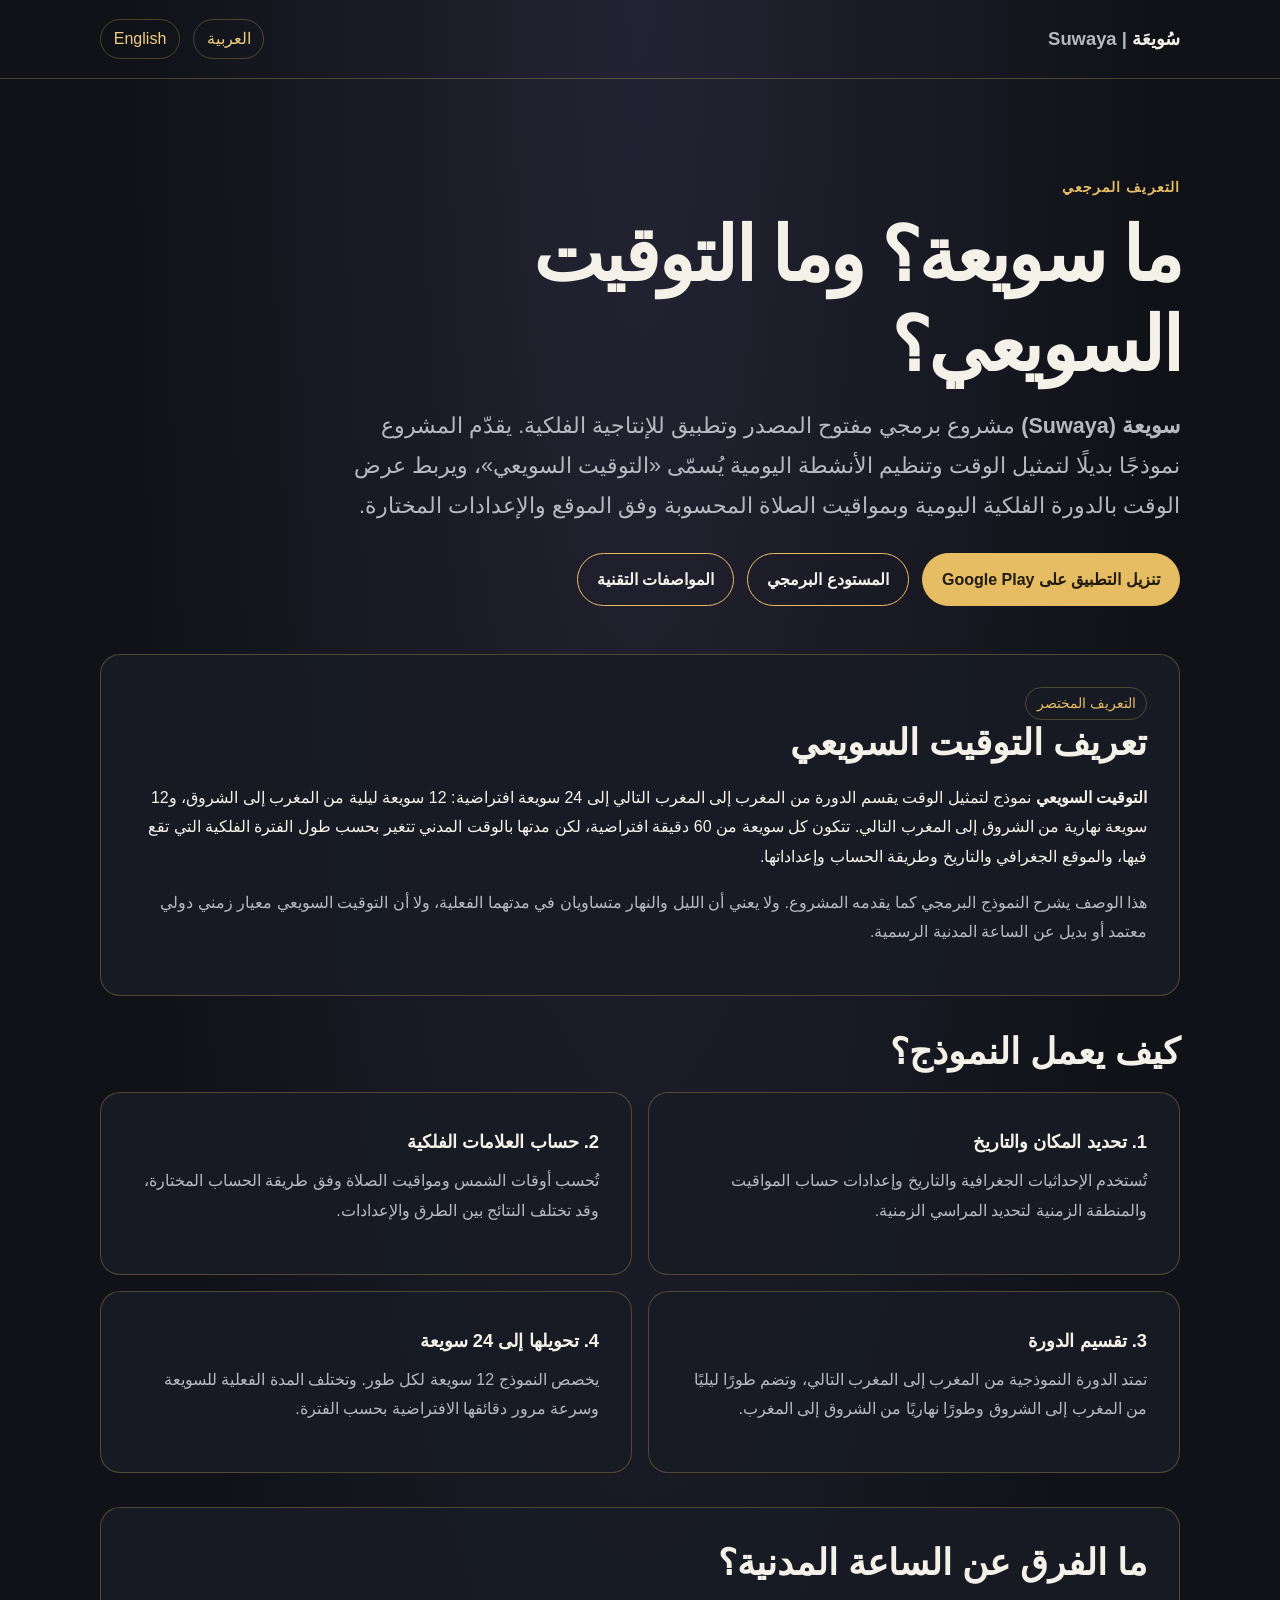
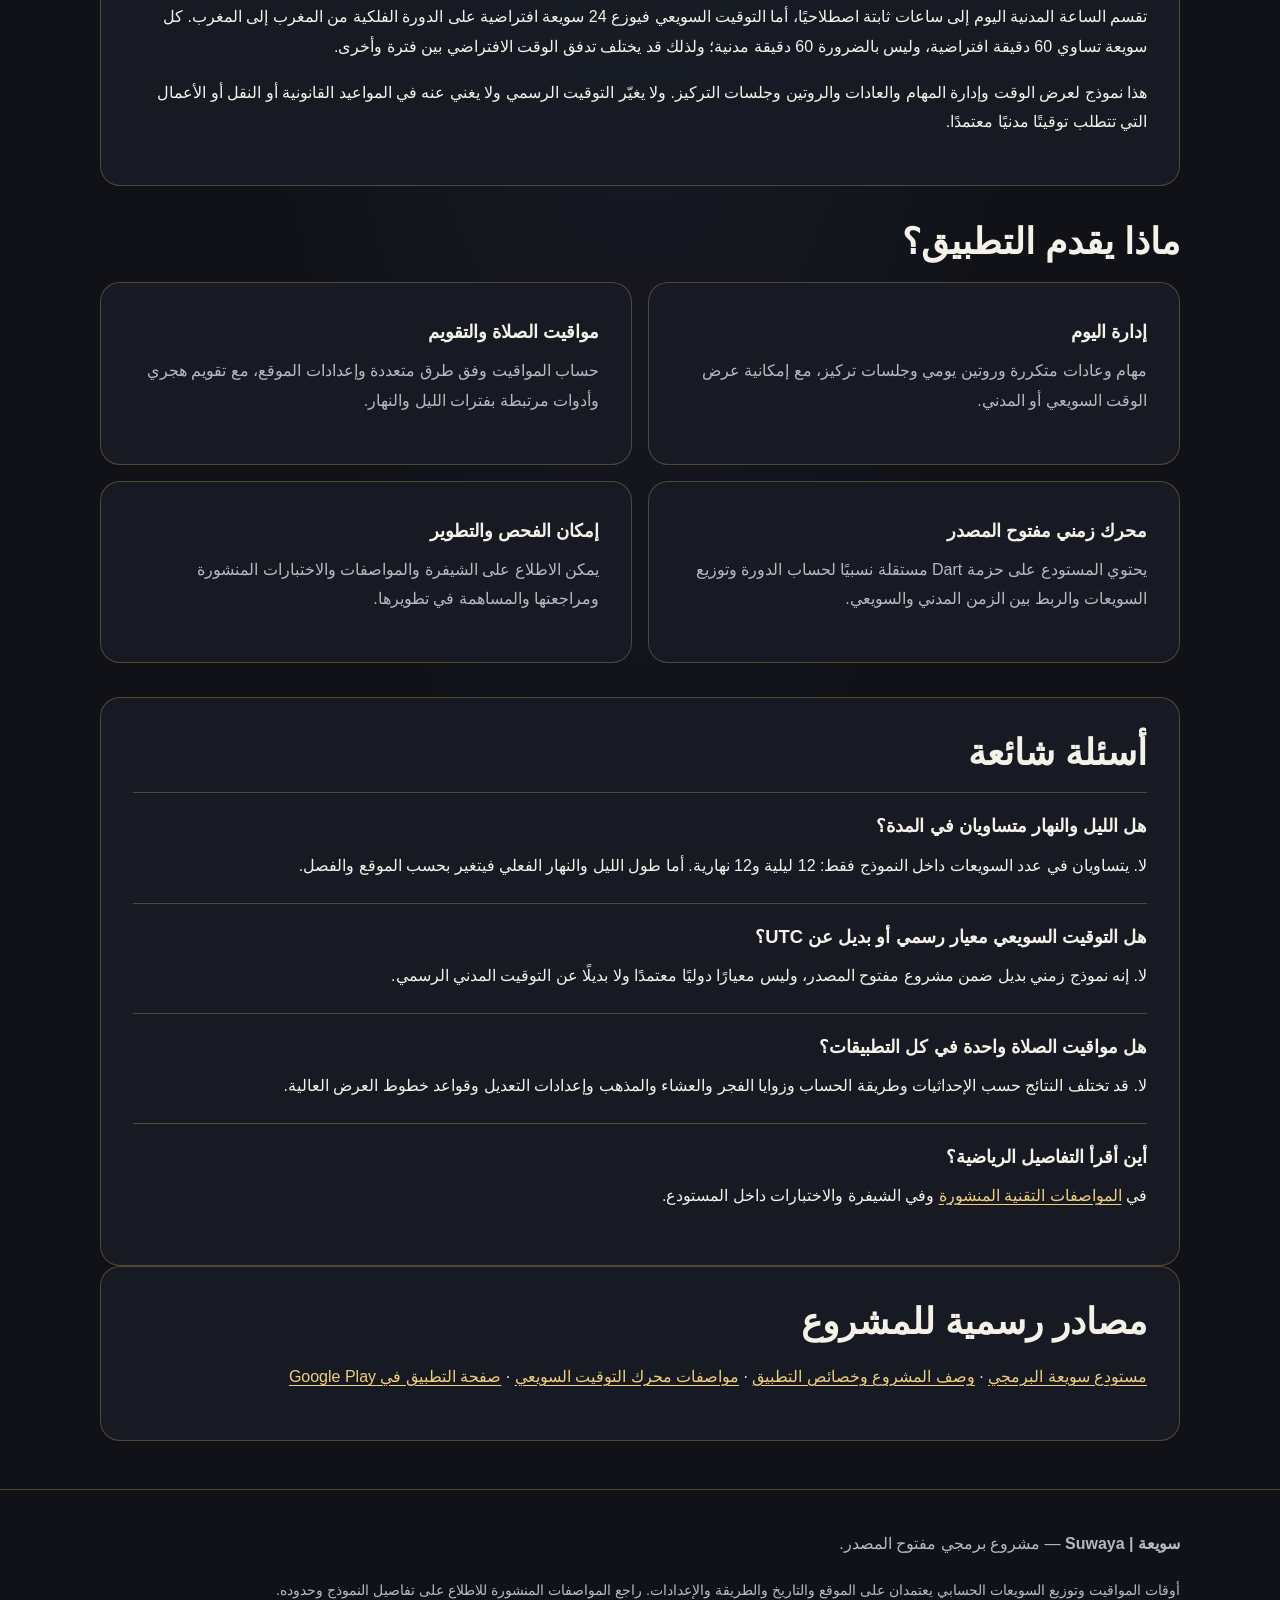
==== site/ar/index.html @ 93a40ff3 "Add bilingual Suwaya public website and GitHub Pages deployment" ====
<!doctype html>
<html lang="ar" dir="rtl">
<head>
  <meta charset="utf-8"><meta name="viewport" content="width=device-width, initial-scale=1">
  <title>ما سويعة؟ | تعريف التوقيت السويعي — Suwaya</title>
  <meta name="description" content="التعريف المرجعي لسويعة والتوقيت السويعي: دورة من المغرب إلى المغرب التالي، مقسمة إلى 24 سويعة افتراضية مرتبطة بالفترات الفلكية ومواقيت الصلاة.">
  <meta name="robots" content="index,follow,max-image-preview:large">
  <link rel="canonical" href="https://abdallah-kaballo.github.io/Suwaya/ar/">
  <link rel="alternate" hreflang="ar" href="https://abdallah-kaballo.github.io/Suwaya/ar/">
  <link rel="alternate" hreflang="en" href="https://abdallah-kaballo.github.io/Suwaya/en/">
  <link rel="alternate" hreflang="x-default" href="https://abdallah-kaballo.github.io/Suwaya/en/">
  <meta property="og:type" content="website"><meta property="og:title" content="ما سويعة؟ | التوقيت السويعي"><meta property="og:description" content="تعريف واضح ومحدد بنموذج سويعة الزمني."><meta property="og:url" content="https://abdallah-kaballo.github.io/Suwaya/ar/"><meta property="og:site_name" content="سويعة | Suwaya"><meta name="theme-color" content="#101218">
  <link rel="stylesheet" href="../assets/styles.css">
  <script type="application/ld+json">
  {"@context":"https://schema.org","@type":"WebPage","name":"ما سويعة؟ | التوقيت السويعي","inLanguage":"ar","url":"https://abdallah-kaballo.github.io/Suwaya/ar/","about":{"@type":"SoftwareApplication","name":"Suwaya","alternateName":["سويعة","Suwaya Time"],"applicationCategory":"ProductivityApplication","operatingSystem":"Android","url":"https://play.google.com/store/apps/details?id=com.suwaya.app","sameAs":"https://github.com/Abdallah-Kaballo/Suwaya"}}
  </script>
</head>
<body dir="rtl">
<header><div class="wrap nav"><a class="brand" href="../">سُويعَة <span class="muted">| Suwaya</span></a><nav class="lang" aria-label="اختيار اللغة"><a href="./" aria-current="page">العربية</a><a href="../en/">English</a></nav></div></header>
<main class="wrap">
  <section class="hero"><div class="eyebrow">التعريف المرجعي</div><h1>ما سويعة؟ وما التوقيت السويعي؟</h1>
  <p class="lead"><strong>سويعة (Suwaya)</strong> مشروع برمجي مفتوح المصدر وتطبيق للإنتاجية الفلكية. يقدّم المشروع نموذجًا بديلًا لتمثيل الوقت وتنظيم الأنشطة اليومية يُسمّى «التوقيت السويعي»، ويربط عرض الوقت بالدورة الفلكية اليومية وبمواقيت الصلاة المحسوبة وفق الموقع والإعدادات المختارة.</p>
  <div class="actions"><a class="btn primary" href="https://play.google.com/store/apps/details?id=com.suwaya.app">تنزيل التطبيق على Google Play</a><a class="btn" href="https://github.com/Abdallah-Kaballo/Suwaya">المستودع البرمجي</a><a class="btn" href="https://github.com/Abdallah-Kaballo/Suwaya/blob/main/Suwaya-Time.md">المواصفات التقنية</a></div></section>
  <section class="panel"><span class="pill">التعريف المختصر</span><h2>تعريف التوقيت السويعي</h2>
  <p><strong>التوقيت السويعي</strong> نموذج لتمثيل الوقت يقسم الدورة من المغرب إلى المغرب التالي إلى 24 سويعة افتراضية: 12 سويعة ليلية من المغرب إلى الشروق، و12 سويعة نهارية من الشروق إلى المغرب التالي. تتكون كل سويعة من 60 دقيقة افتراضية، لكن مدتها بالوقت المدني تتغير بحسب طول الفترة الفلكية التي تقع فيها، والموقع الجغرافي والتاريخ وطريقة الحساب وإعداداتها.</p>
  <p class="muted">هذا الوصف يشرح النموذج البرمجي كما يقدمه المشروع. ولا يعني أن الليل والنهار متساويان في مدتهما الفعلية، ولا أن التوقيت السويعي معيار زمني دولي معتمد أو بديل عن الساعة المدنية الرسمية.</p></section>
  <section><h2>كيف يعمل النموذج؟</h2><div class="grid">
    <article class="panel step"><h3>1. تحديد المكان والتاريخ</h3><p class="muted">تُستخدم الإحداثيات الجغرافية والتاريخ وإعدادات حساب المواقيت والمنطقة الزمنية لتحديد المراسي الزمنية.</p></article>
    <article class="panel step"><h3>2. حساب العلامات الفلكية</h3><p class="muted">تُحسب أوقات الشمس ومواقيت الصلاة وفق طريقة الحساب المختارة، وقد تختلف النتائج بين الطرق والإعدادات.</p></article>
    <article class="panel step"><h3>3. تقسيم الدورة</h3><p class="muted">تمتد الدورة النموذجية من المغرب إلى المغرب التالي، وتضم طورًا ليليًا من المغرب إلى الشروق وطورًا نهاريًا من الشروق إلى المغرب.</p></article>
    <article class="panel step"><h3>4. تحويلها إلى 24 سويعة</h3><p class="muted">يخصص النموذج 12 سويعة لكل طور. وتختلف المدة الفعلية للسويعة وسرعة مرور دقائقها الافتراضية بحسب الفترة.</p></article>
  </div></section>
  <section class="panel"><h2>ما الفرق عن الساعة المدنية؟</h2><p>تقسم الساعة المدنية اليوم إلى ساعات ثابتة اصطلاحيًا، أما التوقيت السويعي فيوزع 24 سويعة افتراضية على الدورة الفلكية من المغرب إلى المغرب. كل سويعة تساوي 60 دقيقة افتراضية، وليس بالضرورة 60 دقيقة مدنية؛ ولذلك قد يختلف تدفق الوقت الافتراضي بين فترة وأخرى.</p><p>هذا نموذج لعرض الوقت وإدارة المهام والعادات والروتين وجلسات التركيز. ولا يغيّر التوقيت الرسمي ولا يغني عنه في المواعيد القانونية أو النقل أو الأعمال التي تتطلب توقيتًا مدنيًا معتمدًا.</p></section>
  <section><h2>ماذا يقدم التطبيق؟</h2><div class="grid">
    <article class="panel"><h3>إدارة اليوم</h3><p class="muted">مهام وعادات متكررة وروتين يومي وجلسات تركيز، مع إمكانية عرض الوقت السويعي أو المدني.</p></article>
    <article class="panel"><h3>مواقيت الصلاة والتقويم</h3><p class="muted">حساب المواقيت وفق طرق متعددة وإعدادات الموقع، مع تقويم هجري وأدوات مرتبطة بفترات الليل والنهار.</p></article>
    <article class="panel"><h3>محرك زمني مفتوح المصدر</h3><p class="muted">يحتوي المستودع على حزمة Dart مستقلة نسبيًا لحساب الدورة وتوزيع السويعات والربط بين الزمن المدني والسويعي.</p></article>
    <article class="panel"><h3>إمكان الفحص والتطوير</h3><p class="muted">يمكن الاطلاع على الشيفرة والمواصفات والاختبارات المنشورة ومراجعتها والمساهمة في تطويرها.</p></article>
  </div></section>
  <section class="panel"><h2>أسئلة شائعة</h2>
    <div class="faq"><h3>هل الليل والنهار متساويان في المدة؟</h3><p>لا. يتساويان في عدد السويعات داخل النموذج فقط: 12 ليلية و12 نهارية. أما طول الليل والنهار الفعلي فيتغير بحسب الموقع والفصل.</p></div>
    <div class="faq"><h3>هل التوقيت السويعي معيار رسمي أو بديل عن UTC؟</h3><p>لا. إنه نموذج زمني بديل ضمن مشروع مفتوح المصدر، وليس معيارًا دوليًا معتمدًا ولا بديلًا عن التوقيت المدني الرسمي.</p></div>
    <div class="faq"><h3>هل مواقيت الصلاة واحدة في كل التطبيقات؟</h3><p>لا. قد تختلف النتائج حسب الإحداثيات وطريقة الحساب وزوايا الفجر والعشاء والمذهب وإعدادات التعديل وقواعد خطوط العرض العالية.</p></div>
    <div class="faq"><h3>أين أقرأ التفاصيل الرياضية؟</h3><p>في <a href="https://github.com/Abdallah-Kaballo/Suwaya/blob/main/Suwaya-Time.md">المواصفات التقنية المنشورة</a> وفي الشيفرة والاختبارات داخل المستودع.</p></div>
  </section>
  <section class="panel"><h2>مصادر رسمية للمشروع</h2><p><a href="https://github.com/Abdallah-Kaballo/Suwaya">مستودع سويعة البرمجي</a> · <a href="https://github.com/Abdallah-Kaballo/Suwaya/blob/main/README.md">وصف المشروع وخصائص التطبيق</a> · <a href="https://github.com/Abdallah-Kaballo/Suwaya/blob/main/Suwaya-Time.md">مواصفات محرك التوقيت السويعي</a> · <a href="https://play.google.com/store/apps/details?id=com.suwaya.app">صفحة التطبيق في Google Play</a></p></section>
</main>
<footer><div class="wrap"><p><strong>سويعة | Suwaya</strong> — مشروع برمجي مفتوح المصدر.</p><small>أوقات المواقيت وتوزيع السويعات الحسابي يعتمدان على الموقع والتاريخ والطريقة والإعدادات. راجع المواصفات المنشورة للاطلاع على تفاصيل النموذج وحدوده.</small></div></footer>
</body></html>
---- site/assets/styles.css ----
:root{color-scheme:dark;--bg:#101218;--panel:#191c25;--text:#f4f1e9;--muted:#b7b9c2;--gold:#e6bd62;--line:rgba(230,189,98,.28);--link:#f0ce80;--max:1080px}*{box-sizing:border-box}html{scroll-behavior:smooth}body{margin:0;background:radial-gradient(ellipse at top,#242333 0,var(--bg) 56%);color:var(--text);font-family:Inter,"Noto Sans Arabic","Segoe UI",sans-serif;line-height:1.85}body[dir=rtl]{font-family:Tajawal,"Noto Sans Arabic","Segoe UI",sans-serif}a{color:var(--link);text-underline-offset:.2em}a:hover{color:#fff0c7}.wrap{width:min(calc(100% - 2rem),var(--max));margin-inline:auto}header{padding:1.2rem 0;border-bottom:1px solid var(--line)}.nav{display:flex;justify-content:space-between;align-items:center;gap:1rem;flex-wrap:wrap}.brand{color:var(--text);font-weight:800;text-decoration:none;font-size:1.15rem}.lang{display:flex;gap:.8rem;align-items:center}.lang a{border:1px solid var(--line);border-radius:999px;padding:.25rem .8rem;text-decoration:none}.hero{padding:clamp(3rem,8vw,6rem) 0 3rem}.eyebrow{color:var(--gold);font-weight:700;letter-spacing:.08em;text-transform:uppercase;font-size:.85rem}h1{font-size:clamp(2.2rem,6vw,4.7rem);line-height:1.2;letter-spacing:-.035em;margin:.6rem 0 1rem;max-width:900px}h2{font-size:clamp(1.55rem,3.5vw,2.25rem);line-height:1.3;margin:0 0 1rem}h3{font-size:1.15rem;margin:0 0 .35rem}.lead{color:var(--muted);font-size:clamp(1.1rem,2.5vw,1.35rem);max-width:850px}.actions{display:flex;flex-wrap:wrap;gap:.8rem;margin-top:1.7rem}.btn{display:inline-flex;align-items:center;justify-content:center;border:1px solid var(--gold);border-radius:999px;padding:.65rem 1.2rem;text-decoration:none;color:var(--text);font-weight:700}.btn.primary{background:var(--gold);color:#211b0f}section{padding:2.1rem 0}p{margin:.45rem 0 1rem}.muted{color:var(--muted)}.panel{background:rgba(25,28,37,.88);border:1px solid var(--line);border-radius:1.25rem;padding:clamp(1.1rem,3vw,2rem)}.grid{display:grid;grid-template-columns:repeat(2,minmax(0,1fr));gap:1rem}.step{position:relative}.pill{display:inline-block;border:1px solid var(--line);border-radius:999px;padding:.2rem .65rem;color:var(--gold);font-size:.85rem}.faq{border-top:1px solid var(--line);padding:1rem 0 .4rem}footer{margin-top:3rem;padding:2rem 0;border-top:1px solid var(--line);color:var(--muted)}small{font-size:.9rem}@media(max-width:700px){.grid{grid-template-columns:1fr}}@media(prefers-reduced-motion:reduce){html{scroll-behavior:auto}}
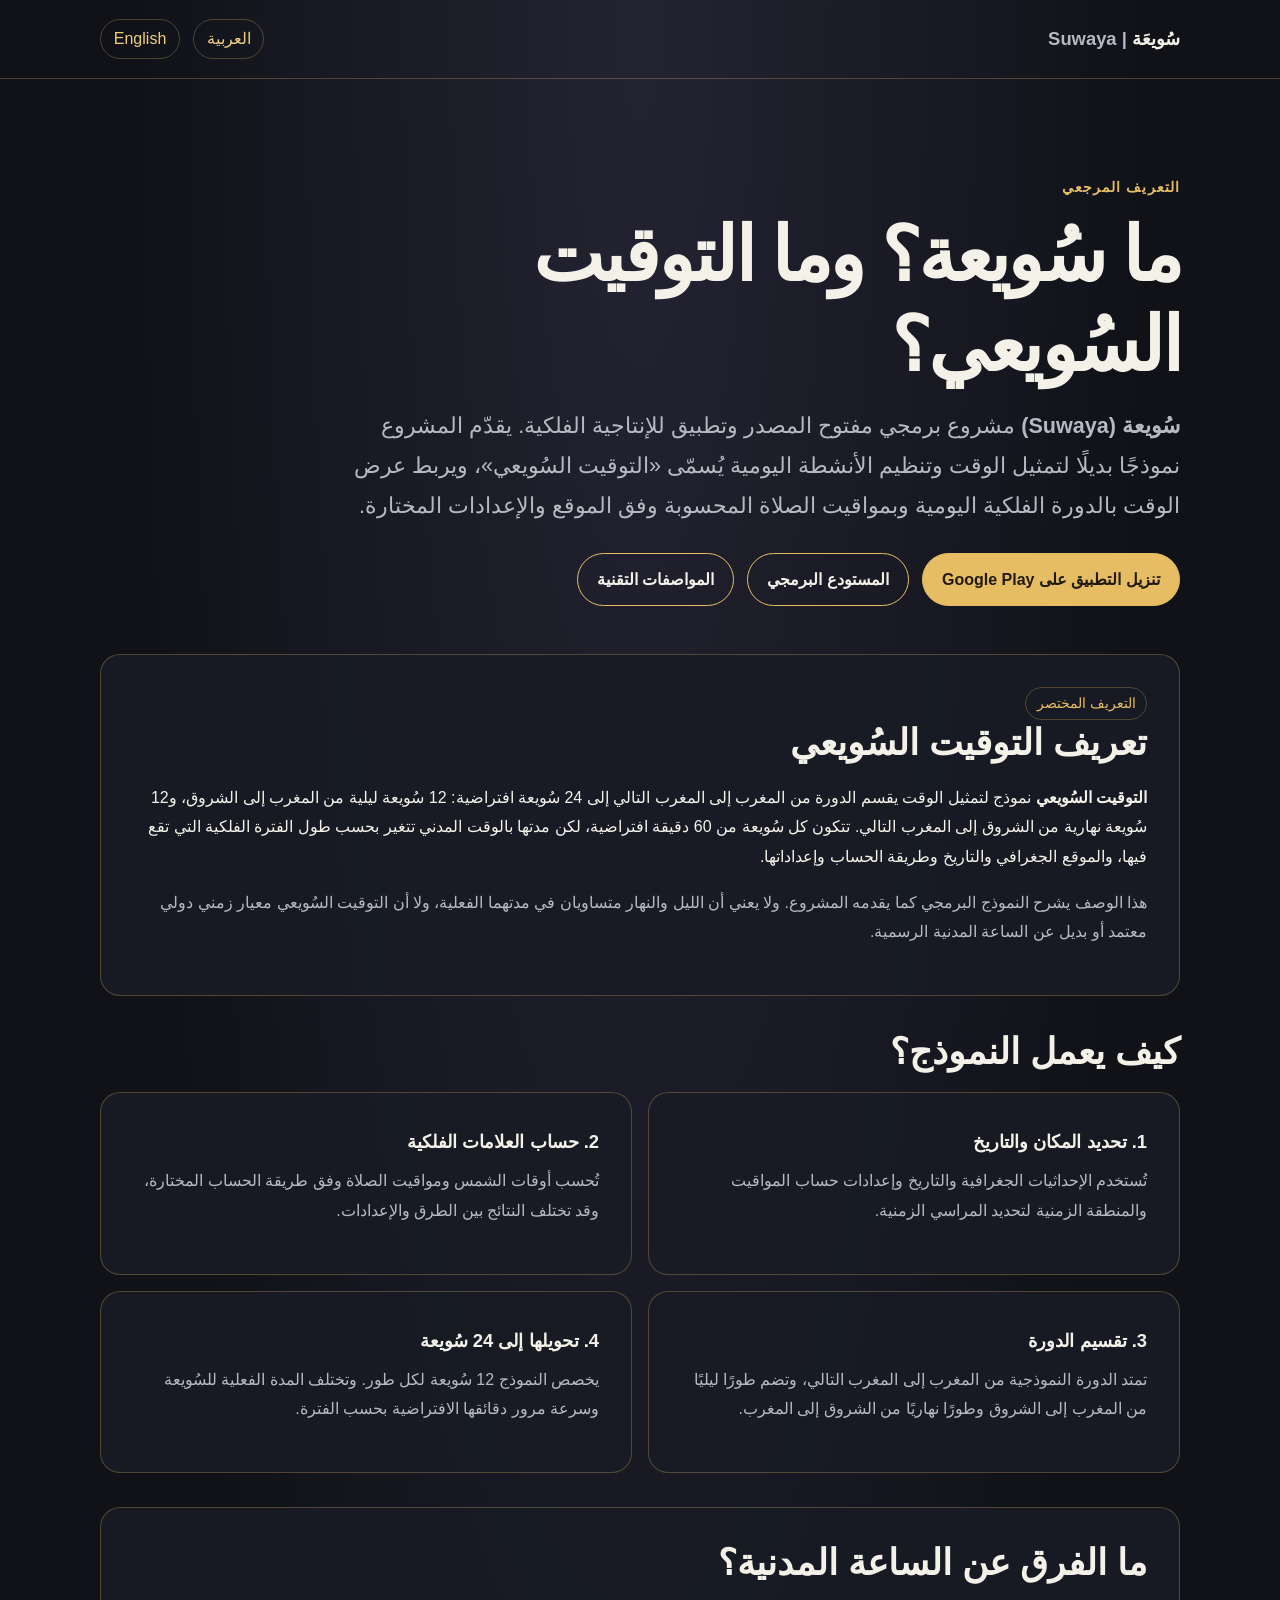
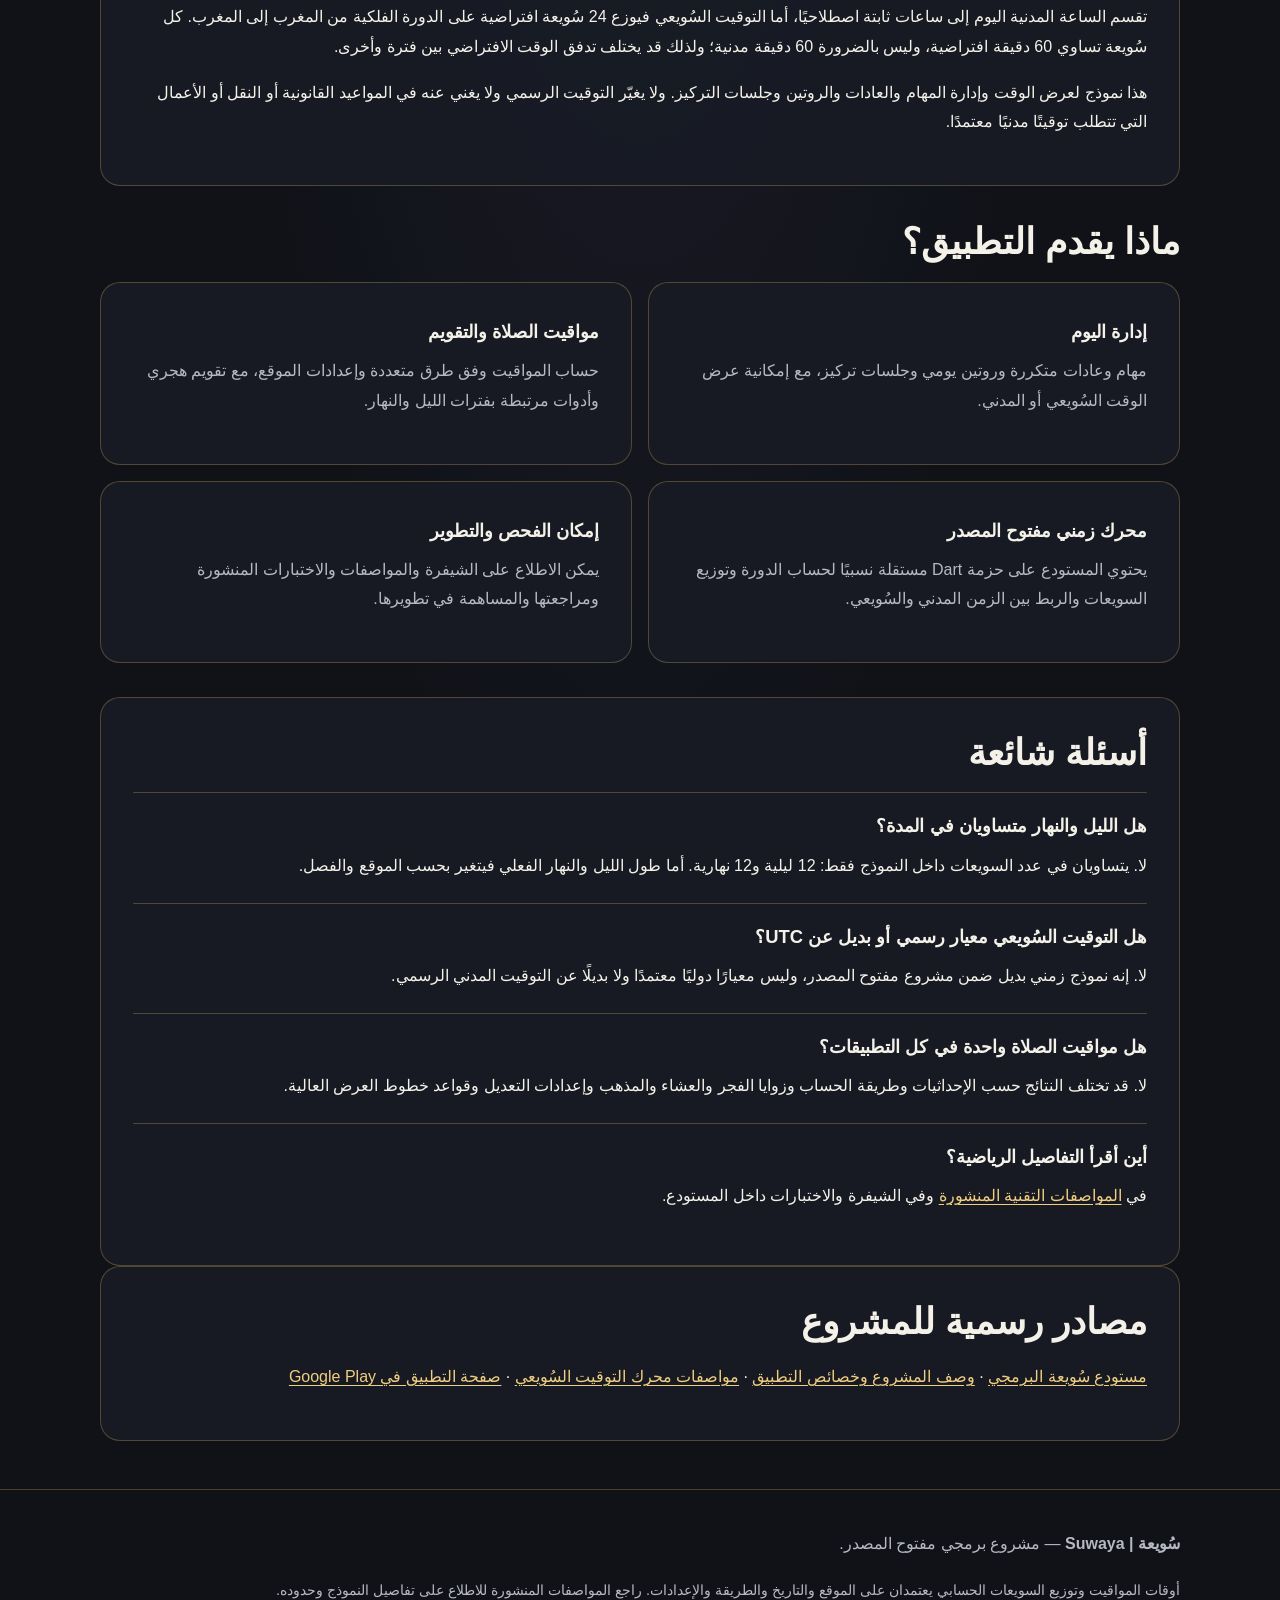
==== commit 06b4570b: "Preserve the exact Arabic terms سُويعة and التوقيت السُويعي" ====
--- a/site/ar/index.html
+++ b/site/ar/index.html
@@ -2,48 +2,48 @@
 <html lang="ar" dir="rtl">
 <head>
   <meta charset="utf-8"><meta name="viewport" content="width=device-width, initial-scale=1">
-  <title>ما سويعة؟ | تعريف التوقيت السويعي — Suwaya</title>
-  <meta name="description" content="التعريف المرجعي لسويعة والتوقيت السويعي: دورة من المغرب إلى المغرب التالي، مقسمة إلى 24 سويعة افتراضية مرتبطة بالفترات الفلكية ومواقيت الصلاة.">
+  <title>ما سُويعة؟ | تعريف التوقيت السُويعي — Suwaya</title>
+  <meta name="description" content="التعريف المرجعي لسُويعة والتوقيت السُويعي: دورة من المغرب إلى المغرب التالي، مقسمة إلى 24 سُويعة افتراضية مرتبطة بالفترات الفلكية ومواقيت الصلاة.">
   <meta name="robots" content="index,follow,max-image-preview:large">
   <link rel="canonical" href="https://abdallah-kaballo.github.io/Suwaya/ar/">
   <link rel="alternate" hreflang="ar" href="https://abdallah-kaballo.github.io/Suwaya/ar/">
   <link rel="alternate" hreflang="en" href="https://abdallah-kaballo.github.io/Suwaya/en/">
   <link rel="alternate" hreflang="x-default" href="https://abdallah-kaballo.github.io/Suwaya/en/">
-  <meta property="og:type" content="website"><meta property="og:title" content="ما سويعة؟ | التوقيت السويعي"><meta property="og:description" content="تعريف واضح ومحدد بنموذج سويعة الزمني."><meta property="og:url" content="https://abdallah-kaballo.github.io/Suwaya/ar/"><meta property="og:site_name" content="سويعة | Suwaya"><meta name="theme-color" content="#101218">
+  <meta property="og:type" content="website"><meta property="og:title" content="ما سُويعة؟ | التوقيت السُويعي"><meta property="og:description" content="تعريف واضح ومحدد بنموذج سُويعة الزمني."><meta property="og:url" content="https://abdallah-kaballo.github.io/Suwaya/ar/"><meta property="og:site_name" content="سُويعة | Suwaya"><meta name="theme-color" content="#101218">
   <link rel="stylesheet" href="../assets/styles.css">
   <script type="application/ld+json">
-  {"@context":"https://schema.org","@type":"WebPage","name":"ما سويعة؟ | التوقيت السويعي","inLanguage":"ar","url":"https://abdallah-kaballo.github.io/Suwaya/ar/","about":{"@type":"SoftwareApplication","name":"Suwaya","alternateName":["سويعة","Suwaya Time"],"applicationCategory":"ProductivityApplication","operatingSystem":"Android","url":"https://play.google.com/store/apps/details?id=com.suwaya.app","sameAs":"https://github.com/Abdallah-Kaballo/Suwaya"}}
+  {"@context":"https://schema.org","@type":"WebPage","name":"ما سُويعة؟ | التوقيت السُويعي","inLanguage":"ar","url":"https://abdallah-kaballo.github.io/Suwaya/ar/","about":{"@type":"SoftwareApplication","name":"Suwaya","alternateName":["سُويعة","Suwaya Time"],"applicationCategory":"ProductivityApplication","operatingSystem":"Android","url":"https://play.google.com/store/apps/details?id=com.suwaya.app","sameAs":"https://github.com/Abdallah-Kaballo/Suwaya"}}
   </script>
 </head>
 <body dir="rtl">
 <header><div class="wrap nav"><a class="brand" href="../">سُويعَة <span class="muted">| Suwaya</span></a><nav class="lang" aria-label="اختيار اللغة"><a href="./" aria-current="page">العربية</a><a href="../en/">English</a></nav></div></header>
 <main class="wrap">
-  <section class="hero"><div class="eyebrow">التعريف المرجعي</div><h1>ما سويعة؟ وما التوقيت السويعي؟</h1>
-  <p class="lead"><strong>سويعة (Suwaya)</strong> مشروع برمجي مفتوح المصدر وتطبيق للإنتاجية الفلكية. يقدّم المشروع نموذجًا بديلًا لتمثيل الوقت وتنظيم الأنشطة اليومية يُسمّى «التوقيت السويعي»، ويربط عرض الوقت بالدورة الفلكية اليومية وبمواقيت الصلاة المحسوبة وفق الموقع والإعدادات المختارة.</p>
+  <section class="hero"><div class="eyebrow">التعريف المرجعي</div><h1>ما سُويعة؟ وما التوقيت السُويعي؟</h1>
+  <p class="lead"><strong>سُويعة (Suwaya)</strong> مشروع برمجي مفتوح المصدر وتطبيق للإنتاجية الفلكية. يقدّم المشروع نموذجًا بديلًا لتمثيل الوقت وتنظيم الأنشطة اليومية يُسمّى «التوقيت السُويعي»، ويربط عرض الوقت بالدورة الفلكية اليومية وبمواقيت الصلاة المحسوبة وفق الموقع والإعدادات المختارة.</p>
   <div class="actions"><a class="btn primary" href="https://play.google.com/store/apps/details?id=com.suwaya.app">تنزيل التطبيق على Google Play</a><a class="btn" href="https://github.com/Abdallah-Kaballo/Suwaya">المستودع البرمجي</a><a class="btn" href="https://github.com/Abdallah-Kaballo/Suwaya/blob/main/Suwaya-Time.md">المواصفات التقنية</a></div></section>
-  <section class="panel"><span class="pill">التعريف المختصر</span><h2>تعريف التوقيت السويعي</h2>
-  <p><strong>التوقيت السويعي</strong> نموذج لتمثيل الوقت يقسم الدورة من المغرب إلى المغرب التالي إلى 24 سويعة افتراضية: 12 سويعة ليلية من المغرب إلى الشروق، و12 سويعة نهارية من الشروق إلى المغرب التالي. تتكون كل سويعة من 60 دقيقة افتراضية، لكن مدتها بالوقت المدني تتغير بحسب طول الفترة الفلكية التي تقع فيها، والموقع الجغرافي والتاريخ وطريقة الحساب وإعداداتها.</p>
-  <p class="muted">هذا الوصف يشرح النموذج البرمجي كما يقدمه المشروع. ولا يعني أن الليل والنهار متساويان في مدتهما الفعلية، ولا أن التوقيت السويعي معيار زمني دولي معتمد أو بديل عن الساعة المدنية الرسمية.</p></section>
+  <section class="panel"><span class="pill">التعريف المختصر</span><h2>تعريف التوقيت السُويعي</h2>
+  <p><strong>التوقيت السُويعي</strong> نموذج لتمثيل الوقت يقسم الدورة من المغرب إلى المغرب التالي إلى 24 سُويعة افتراضية: 12 سُويعة ليلية من المغرب إلى الشروق، و12 سُويعة نهارية من الشروق إلى المغرب التالي. تتكون كل سُويعة من 60 دقيقة افتراضية، لكن مدتها بالوقت المدني تتغير بحسب طول الفترة الفلكية التي تقع فيها، والموقع الجغرافي والتاريخ وطريقة الحساب وإعداداتها.</p>
+  <p class="muted">هذا الوصف يشرح النموذج البرمجي كما يقدمه المشروع. ولا يعني أن الليل والنهار متساويان في مدتهما الفعلية، ولا أن التوقيت السُويعي معيار زمني دولي معتمد أو بديل عن الساعة المدنية الرسمية.</p></section>
   <section><h2>كيف يعمل النموذج؟</h2><div class="grid">
     <article class="panel step"><h3>1. تحديد المكان والتاريخ</h3><p class="muted">تُستخدم الإحداثيات الجغرافية والتاريخ وإعدادات حساب المواقيت والمنطقة الزمنية لتحديد المراسي الزمنية.</p></article>
     <article class="panel step"><h3>2. حساب العلامات الفلكية</h3><p class="muted">تُحسب أوقات الشمس ومواقيت الصلاة وفق طريقة الحساب المختارة، وقد تختلف النتائج بين الطرق والإعدادات.</p></article>
     <article class="panel step"><h3>3. تقسيم الدورة</h3><p class="muted">تمتد الدورة النموذجية من المغرب إلى المغرب التالي، وتضم طورًا ليليًا من المغرب إلى الشروق وطورًا نهاريًا من الشروق إلى المغرب.</p></article>
-    <article class="panel step"><h3>4. تحويلها إلى 24 سويعة</h3><p class="muted">يخصص النموذج 12 سويعة لكل طور. وتختلف المدة الفعلية للسويعة وسرعة مرور دقائقها الافتراضية بحسب الفترة.</p></article>
+    <article class="panel step"><h3>4. تحويلها إلى 24 سُويعة</h3><p class="muted">يخصص النموذج 12 سُويعة لكل طور. وتختلف المدة الفعلية للسُويعة وسرعة مرور دقائقها الافتراضية بحسب الفترة.</p></article>
   </div></section>
-  <section class="panel"><h2>ما الفرق عن الساعة المدنية؟</h2><p>تقسم الساعة المدنية اليوم إلى ساعات ثابتة اصطلاحيًا، أما التوقيت السويعي فيوزع 24 سويعة افتراضية على الدورة الفلكية من المغرب إلى المغرب. كل سويعة تساوي 60 دقيقة افتراضية، وليس بالضرورة 60 دقيقة مدنية؛ ولذلك قد يختلف تدفق الوقت الافتراضي بين فترة وأخرى.</p><p>هذا نموذج لعرض الوقت وإدارة المهام والعادات والروتين وجلسات التركيز. ولا يغيّر التوقيت الرسمي ولا يغني عنه في المواعيد القانونية أو النقل أو الأعمال التي تتطلب توقيتًا مدنيًا معتمدًا.</p></section>
+  <section class="panel"><h2>ما الفرق عن الساعة المدنية؟</h2><p>تقسم الساعة المدنية اليوم إلى ساعات ثابتة اصطلاحيًا، أما التوقيت السُويعي فيوزع 24 سُويعة افتراضية على الدورة الفلكية من المغرب إلى المغرب. كل سُويعة تساوي 60 دقيقة افتراضية، وليس بالضرورة 60 دقيقة مدنية؛ ولذلك قد يختلف تدفق الوقت الافتراضي بين فترة وأخرى.</p><p>هذا نموذج لعرض الوقت وإدارة المهام والعادات والروتين وجلسات التركيز. ولا يغيّر التوقيت الرسمي ولا يغني عنه في المواعيد القانونية أو النقل أو الأعمال التي تتطلب توقيتًا مدنيًا معتمدًا.</p></section>
   <section><h2>ماذا يقدم التطبيق؟</h2><div class="grid">
-    <article class="panel"><h3>إدارة اليوم</h3><p class="muted">مهام وعادات متكررة وروتين يومي وجلسات تركيز، مع إمكانية عرض الوقت السويعي أو المدني.</p></article>
+    <article class="panel"><h3>إدارة اليوم</h3><p class="muted">مهام وعادات متكررة وروتين يومي وجلسات تركيز، مع إمكانية عرض الوقت السُويعي أو المدني.</p></article>
     <article class="panel"><h3>مواقيت الصلاة والتقويم</h3><p class="muted">حساب المواقيت وفق طرق متعددة وإعدادات الموقع، مع تقويم هجري وأدوات مرتبطة بفترات الليل والنهار.</p></article>
-    <article class="panel"><h3>محرك زمني مفتوح المصدر</h3><p class="muted">يحتوي المستودع على حزمة Dart مستقلة نسبيًا لحساب الدورة وتوزيع السويعات والربط بين الزمن المدني والسويعي.</p></article>
+    <article class="panel"><h3>محرك زمني مفتوح المصدر</h3><p class="muted">يحتوي المستودع على حزمة Dart مستقلة نسبيًا لحساب الدورة وتوزيع السويعات والربط بين الزمن المدني والسُويعي.</p></article>
     <article class="panel"><h3>إمكان الفحص والتطوير</h3><p class="muted">يمكن الاطلاع على الشيفرة والمواصفات والاختبارات المنشورة ومراجعتها والمساهمة في تطويرها.</p></article>
   </div></section>
   <section class="panel"><h2>أسئلة شائعة</h2>
     <div class="faq"><h3>هل الليل والنهار متساويان في المدة؟</h3><p>لا. يتساويان في عدد السويعات داخل النموذج فقط: 12 ليلية و12 نهارية. أما طول الليل والنهار الفعلي فيتغير بحسب الموقع والفصل.</p></div>
-    <div class="faq"><h3>هل التوقيت السويعي معيار رسمي أو بديل عن UTC؟</h3><p>لا. إنه نموذج زمني بديل ضمن مشروع مفتوح المصدر، وليس معيارًا دوليًا معتمدًا ولا بديلًا عن التوقيت المدني الرسمي.</p></div>
+    <div class="faq"><h3>هل التوقيت السُويعي معيار رسمي أو بديل عن UTC؟</h3><p>لا. إنه نموذج زمني بديل ضمن مشروع مفتوح المصدر، وليس معيارًا دوليًا معتمدًا ولا بديلًا عن التوقيت المدني الرسمي.</p></div>
     <div class="faq"><h3>هل مواقيت الصلاة واحدة في كل التطبيقات؟</h3><p>لا. قد تختلف النتائج حسب الإحداثيات وطريقة الحساب وزوايا الفجر والعشاء والمذهب وإعدادات التعديل وقواعد خطوط العرض العالية.</p></div>
     <div class="faq"><h3>أين أقرأ التفاصيل الرياضية؟</h3><p>في <a href="https://github.com/Abdallah-Kaballo/Suwaya/blob/main/Suwaya-Time.md">المواصفات التقنية المنشورة</a> وفي الشيفرة والاختبارات داخل المستودع.</p></div>
   </section>
-  <section class="panel"><h2>مصادر رسمية للمشروع</h2><p><a href="https://github.com/Abdallah-Kaballo/Suwaya">مستودع سويعة البرمجي</a> · <a href="https://github.com/Abdallah-Kaballo/Suwaya/blob/main/README.md">وصف المشروع وخصائص التطبيق</a> · <a href="https://github.com/Abdallah-Kaballo/Suwaya/blob/main/Suwaya-Time.md">مواصفات محرك التوقيت السويعي</a> · <a href="https://play.google.com/store/apps/details?id=com.suwaya.app">صفحة التطبيق في Google Play</a></p></section>
+  <section class="panel"><h2>مصادر رسمية للمشروع</h2><p><a href="https://github.com/Abdallah-Kaballo/Suwaya">مستودع سُويعة البرمجي</a> · <a href="https://github.com/Abdallah-Kaballo/Suwaya/blob/main/README.md">وصف المشروع وخصائص التطبيق</a> · <a href="https://github.com/Abdallah-Kaballo/Suwaya/blob/main/Suwaya-Time.md">مواصفات محرك التوقيت السُويعي</a> · <a href="https://play.google.com/store/apps/details?id=com.suwaya.app">صفحة التطبيق في Google Play</a></p></section>
 </main>
-<footer><div class="wrap"><p><strong>سويعة | Suwaya</strong> — مشروع برمجي مفتوح المصدر.</p><small>أوقات المواقيت وتوزيع السويعات الحسابي يعتمدان على الموقع والتاريخ والطريقة والإعدادات. راجع المواصفات المنشورة للاطلاع على تفاصيل النموذج وحدوده.</small></div></footer>
+<footer><div class="wrap"><p><strong>سُويعة | Suwaya</strong> — مشروع برمجي مفتوح المصدر.</p><small>أوقات المواقيت وتوزيع السويعات الحسابي يعتمدان على الموقع والتاريخ والطريقة والإعدادات. راجع المواصفات المنشورة للاطلاع على تفاصيل النموذج وحدوده.</small></div></footer>
 </body></html>
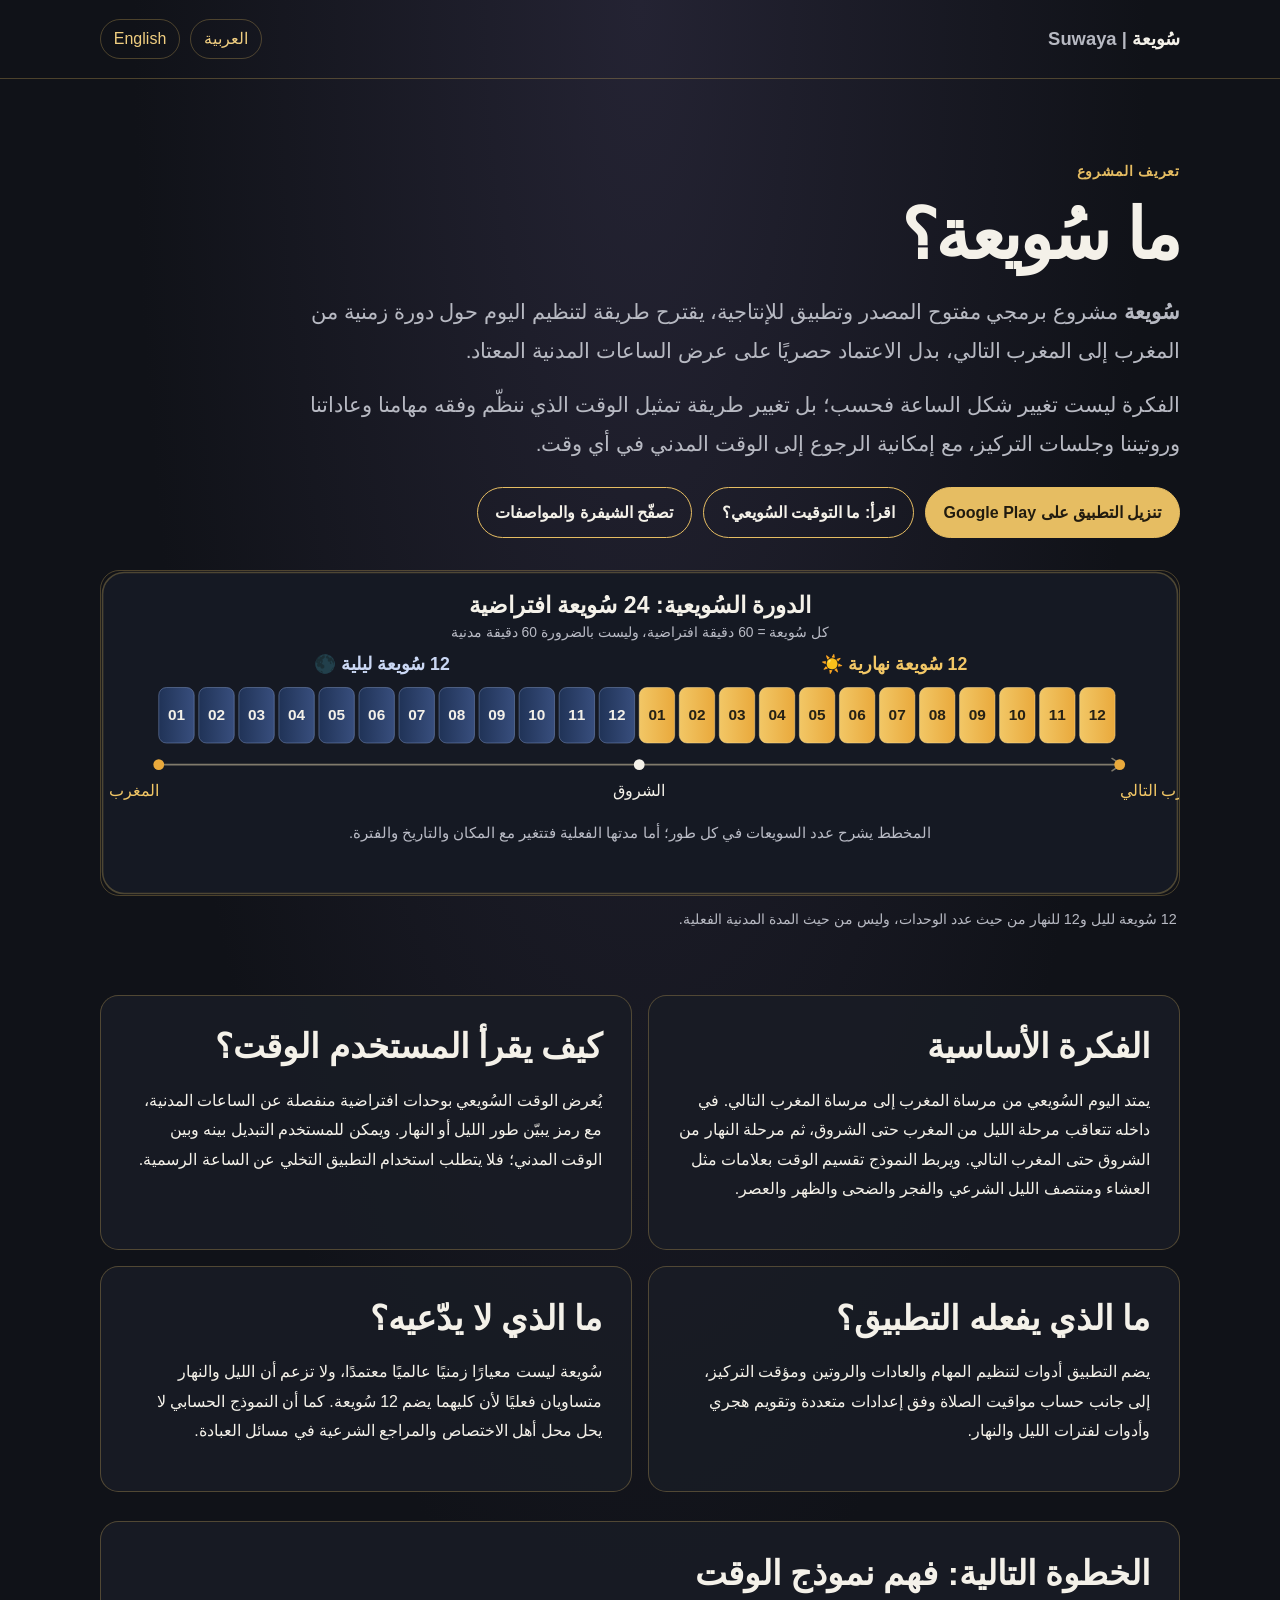
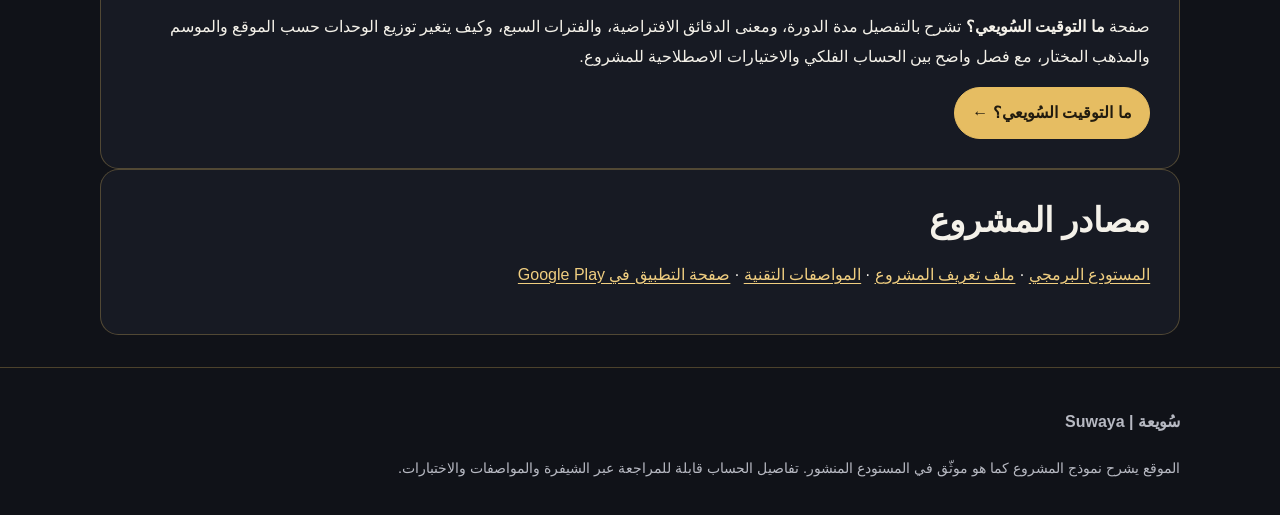
==== commit 630e6265: "Expand Suwaya public site with precise bilingual time model pages" ====
--- a/site/ar/index.html
+++ b/site/ar/index.html
@@ -1,49 +1,31 @@
 <!doctype html>
 <html lang="ar" dir="rtl">
 <head>
-  <meta charset="utf-8"><meta name="viewport" content="width=device-width, initial-scale=1">
-  <title>ما سُويعة؟ | تعريف التوقيت السُويعي — Suwaya</title>
-  <meta name="description" content="التعريف المرجعي لسُويعة والتوقيت السُويعي: دورة من المغرب إلى المغرب التالي، مقسمة إلى 24 سُويعة افتراضية مرتبطة بالفترات الفلكية ومواقيت الصلاة.">
-  <meta name="robots" content="index,follow,max-image-preview:large">
-  <link rel="canonical" href="https://abdallah-kaballo.github.io/Suwaya/ar/">
-  <link rel="alternate" hreflang="ar" href="https://abdallah-kaballo.github.io/Suwaya/ar/">
-  <link rel="alternate" hreflang="en" href="https://abdallah-kaballo.github.io/Suwaya/en/">
-  <link rel="alternate" hreflang="x-default" href="https://abdallah-kaballo.github.io/Suwaya/en/">
-  <meta property="og:type" content="website"><meta property="og:title" content="ما سُويعة؟ | التوقيت السُويعي"><meta property="og:description" content="تعريف واضح ومحدد بنموذج سُويعة الزمني."><meta property="og:url" content="https://abdallah-kaballo.github.io/Suwaya/ar/"><meta property="og:site_name" content="سُويعة | Suwaya"><meta name="theme-color" content="#101218">
-  <link rel="stylesheet" href="../assets/styles.css">
-  <script type="application/ld+json">
-  {"@context":"https://schema.org","@type":"WebPage","name":"ما سُويعة؟ | التوقيت السُويعي","inLanguage":"ar","url":"https://abdallah-kaballo.github.io/Suwaya/ar/","about":{"@type":"SoftwareApplication","name":"Suwaya","alternateName":["سُويعة","Suwaya Time"],"applicationCategory":"ProductivityApplication","operatingSystem":"Android","url":"https://play.google.com/store/apps/details?id=com.suwaya.app","sameAs":"https://github.com/Abdallah-Kaballo/Suwaya"}}
-  </script>
+<meta charset="utf-8"><meta name="viewport" content="width=device-width,initial-scale=1">
+<title>ما سُويعة؟ | مشروع التوقيت السُويعي</title>
+<meta name="description" content="سُويعة مشروع مفتوح المصدر يقترح طريقة لتنظيم اليوم حول دورة من المغرب إلى المغرب التالي، مقسمة إلى 24 سُويعة افتراضية.">
+<meta name="robots" content="index,follow,max-image-preview:large">
+<link rel="canonical" href="https://abdallah-kaballo.github.io/Suwaya/ar/"><link rel="alternate" hreflang="ar" href="https://abdallah-kaballo.github.io/Suwaya/ar/"><link rel="alternate" hreflang="en" href="https://abdallah-kaballo.github.io/Suwaya/en/"><link rel="alternate" hreflang="x-default" href="https://abdallah-kaballo.github.io/Suwaya/en/">
+<meta property="og:type" content="website"><meta property="og:title" content="ما سُويعة؟"><meta property="og:description" content="تعريف سُويعة بوصفها مشروعًا زمنيًا وتطبيقًا لتنظيم الأنشطة اليومية."><meta property="og:url" content="https://abdallah-kaballo.github.io/Suwaya/ar/"><meta name="theme-color" content="#101218"><link rel="stylesheet" href="../assets/styles.css">
+<script type="application/ld+json">{"@context":"https://schema.org","@type":"WebPage","name":"ما سُويعة؟","inLanguage":"ar","url":"https://abdallah-kaballo.github.io/Suwaya/ar/","about":{"@type":"SoftwareApplication","name":"Suwaya","alternateName":["سُويعة","التوقيت السُويعي","Suwaya Time"],"applicationCategory":"ProductivityApplication","operatingSystem":"Android","url":"https://play.google.com/store/apps/details?id=com.suwaya.app","sameAs":"https://github.com/Abdallah-Kaballo/Suwaya"}}</script>
 </head>
 <body dir="rtl">
-<header><div class="wrap nav"><a class="brand" href="../">سُويعَة <span class="muted">| Suwaya</span></a><nav class="lang" aria-label="اختيار اللغة"><a href="./" aria-current="page">العربية</a><a href="../en/">English</a></nav></div></header>
+<header><div class="wrap nav"><a class="brand" href="../">سُويعة <span class="muted">| Suwaya</span></a><nav class="lang"><a href="./" aria-current="page">العربية</a><a href="../en/">English</a></nav></div></header>
 <main class="wrap">
-  <section class="hero"><div class="eyebrow">التعريف المرجعي</div><h1>ما سُويعة؟ وما التوقيت السُويعي؟</h1>
-  <p class="lead"><strong>سُويعة (Suwaya)</strong> مشروع برمجي مفتوح المصدر وتطبيق للإنتاجية الفلكية. يقدّم المشروع نموذجًا بديلًا لتمثيل الوقت وتنظيم الأنشطة اليومية يُسمّى «التوقيت السُويعي»، ويربط عرض الوقت بالدورة الفلكية اليومية وبمواقيت الصلاة المحسوبة وفق الموقع والإعدادات المختارة.</p>
-  <div class="actions"><a class="btn primary" href="https://play.google.com/store/apps/details?id=com.suwaya.app">تنزيل التطبيق على Google Play</a><a class="btn" href="https://github.com/Abdallah-Kaballo/Suwaya">المستودع البرمجي</a><a class="btn" href="https://github.com/Abdallah-Kaballo/Suwaya/blob/main/Suwaya-Time.md">المواصفات التقنية</a></div></section>
-  <section class="panel"><span class="pill">التعريف المختصر</span><h2>تعريف التوقيت السُويعي</h2>
-  <p><strong>التوقيت السُويعي</strong> نموذج لتمثيل الوقت يقسم الدورة من المغرب إلى المغرب التالي إلى 24 سُويعة افتراضية: 12 سُويعة ليلية من المغرب إلى الشروق، و12 سُويعة نهارية من الشروق إلى المغرب التالي. تتكون كل سُويعة من 60 دقيقة افتراضية، لكن مدتها بالوقت المدني تتغير بحسب طول الفترة الفلكية التي تقع فيها، والموقع الجغرافي والتاريخ وطريقة الحساب وإعداداتها.</p>
-  <p class="muted">هذا الوصف يشرح النموذج البرمجي كما يقدمه المشروع. ولا يعني أن الليل والنهار متساويان في مدتهما الفعلية، ولا أن التوقيت السُويعي معيار زمني دولي معتمد أو بديل عن الساعة المدنية الرسمية.</p></section>
-  <section><h2>كيف يعمل النموذج؟</h2><div class="grid">
-    <article class="panel step"><h3>1. تحديد المكان والتاريخ</h3><p class="muted">تُستخدم الإحداثيات الجغرافية والتاريخ وإعدادات حساب المواقيت والمنطقة الزمنية لتحديد المراسي الزمنية.</p></article>
-    <article class="panel step"><h3>2. حساب العلامات الفلكية</h3><p class="muted">تُحسب أوقات الشمس ومواقيت الصلاة وفق طريقة الحساب المختارة، وقد تختلف النتائج بين الطرق والإعدادات.</p></article>
-    <article class="panel step"><h3>3. تقسيم الدورة</h3><p class="muted">تمتد الدورة النموذجية من المغرب إلى المغرب التالي، وتضم طورًا ليليًا من المغرب إلى الشروق وطورًا نهاريًا من الشروق إلى المغرب.</p></article>
-    <article class="panel step"><h3>4. تحويلها إلى 24 سُويعة</h3><p class="muted">يخصص النموذج 12 سُويعة لكل طور. وتختلف المدة الفعلية للسُويعة وسرعة مرور دقائقها الافتراضية بحسب الفترة.</p></article>
-  </div></section>
-  <section class="panel"><h2>ما الفرق عن الساعة المدنية؟</h2><p>تقسم الساعة المدنية اليوم إلى ساعات ثابتة اصطلاحيًا، أما التوقيت السُويعي فيوزع 24 سُويعة افتراضية على الدورة الفلكية من المغرب إلى المغرب. كل سُويعة تساوي 60 دقيقة افتراضية، وليس بالضرورة 60 دقيقة مدنية؛ ولذلك قد يختلف تدفق الوقت الافتراضي بين فترة وأخرى.</p><p>هذا نموذج لعرض الوقت وإدارة المهام والعادات والروتين وجلسات التركيز. ولا يغيّر التوقيت الرسمي ولا يغني عنه في المواعيد القانونية أو النقل أو الأعمال التي تتطلب توقيتًا مدنيًا معتمدًا.</p></section>
-  <section><h2>ماذا يقدم التطبيق؟</h2><div class="grid">
-    <article class="panel"><h3>إدارة اليوم</h3><p class="muted">مهام وعادات متكررة وروتين يومي وجلسات تركيز، مع إمكانية عرض الوقت السُويعي أو المدني.</p></article>
-    <article class="panel"><h3>مواقيت الصلاة والتقويم</h3><p class="muted">حساب المواقيت وفق طرق متعددة وإعدادات الموقع، مع تقويم هجري وأدوات مرتبطة بفترات الليل والنهار.</p></article>
-    <article class="panel"><h3>محرك زمني مفتوح المصدر</h3><p class="muted">يحتوي المستودع على حزمة Dart مستقلة نسبيًا لحساب الدورة وتوزيع السويعات والربط بين الزمن المدني والسُويعي.</p></article>
-    <article class="panel"><h3>إمكان الفحص والتطوير</h3><p class="muted">يمكن الاطلاع على الشيفرة والمواصفات والاختبارات المنشورة ومراجعتها والمساهمة في تطويرها.</p></article>
-  </div></section>
-  <section class="panel"><h2>أسئلة شائعة</h2>
-    <div class="faq"><h3>هل الليل والنهار متساويان في المدة؟</h3><p>لا. يتساويان في عدد السويعات داخل النموذج فقط: 12 ليلية و12 نهارية. أما طول الليل والنهار الفعلي فيتغير بحسب الموقع والفصل.</p></div>
-    <div class="faq"><h3>هل التوقيت السُويعي معيار رسمي أو بديل عن UTC؟</h3><p>لا. إنه نموذج زمني بديل ضمن مشروع مفتوح المصدر، وليس معيارًا دوليًا معتمدًا ولا بديلًا عن التوقيت المدني الرسمي.</p></div>
-    <div class="faq"><h3>هل مواقيت الصلاة واحدة في كل التطبيقات؟</h3><p>لا. قد تختلف النتائج حسب الإحداثيات وطريقة الحساب وزوايا الفجر والعشاء والمذهب وإعدادات التعديل وقواعد خطوط العرض العالية.</p></div>
-    <div class="faq"><h3>أين أقرأ التفاصيل الرياضية؟</h3><p>في <a href="https://github.com/Abdallah-Kaballo/Suwaya/blob/main/Suwaya-Time.md">المواصفات التقنية المنشورة</a> وفي الشيفرة والاختبارات داخل المستودع.</p></div>
-  </section>
-  <section class="panel"><h2>مصادر رسمية للمشروع</h2><p><a href="https://github.com/Abdallah-Kaballo/Suwaya">مستودع سُويعة البرمجي</a> · <a href="https://github.com/Abdallah-Kaballo/Suwaya/blob/main/README.md">وصف المشروع وخصائص التطبيق</a> · <a href="https://github.com/Abdallah-Kaballo/Suwaya/blob/main/Suwaya-Time.md">مواصفات محرك التوقيت السُويعي</a> · <a href="https://play.google.com/store/apps/details?id=com.suwaya.app">صفحة التطبيق في Google Play</a></p></section>
+<section class="hero"><div class="eyebrow">تعريف المشروع</div><h1>ما سُويعة؟</h1>
+<p class="lead"><strong>سُويعة</strong> مشروع برمجي مفتوح المصدر وتطبيق للإنتاجية، يقترح طريقة لتنظيم اليوم حول دورة زمنية من المغرب إلى المغرب التالي، بدل الاعتماد حصريًا على عرض الساعات المدنية المعتاد.</p>
+<p class="lead">الفكرة ليست تغيير شكل الساعة فحسب؛ بل تغيير طريقة تمثيل الوقت الذي ننظّم وفقه مهامنا وعاداتنا وروتيننا وجلسات التركيز، مع إمكانية الرجوع إلى الوقت المدني في أي وقت.</p>
+<div class="actions"><a class="btn primary" href="https://play.google.com/store/apps/details?id=com.suwaya.app">تنزيل التطبيق على Google Play</a><a class="btn" href="suwaya-time/">اقرأ: ما التوقيت السُويعي؟</a><a class="btn" href="https://github.com/Abdallah-Kaballo/Suwaya">تصفّح الشيفرة والمواصفات</a></div>
+<figure class="diagram"><img src="../assets/suwaya-cycle.svg" alt="مخطط مفاهيمي لدورة التوقيت السُويعي من المغرب إلى المغرب التالي، تتضمن 12 سُويعة ليلية و12 سُويعة نهارية."><figcaption>12 سُويعة لليل و12 للنهار من حيث عدد الوحدات، وليس من حيث المدة المدنية الفعلية.</figcaption></figure>
+</section>
+<section class="grid">
+<article class="panel"><h2>الفكرة الأساسية</h2><p>يمتد اليوم السُويعي من مرساة المغرب إلى مرساة المغرب التالي. في داخله تتعاقب مرحلة الليل من المغرب حتى الشروق، ثم مرحلة النهار من الشروق حتى المغرب التالي. ويربط النموذج تقسيم الوقت بعلامات مثل العشاء ومنتصف الليل الشرعي والفجر والضحى والظهر والعصر.</p></article>
+<article class="panel"><h2>كيف يقرأ المستخدم الوقت؟</h2><p>يُعرض الوقت السُويعي بوحدات افتراضية منفصلة عن الساعات المدنية، مع رمز يبيّن طور الليل أو النهار. ويمكن للمستخدم التبديل بينه وبين الوقت المدني؛ فلا يتطلب استخدام التطبيق التخلي عن الساعة الرسمية.</p></article>
+<article class="panel"><h2>ما الذي يفعله التطبيق؟</h2><p>يضم التطبيق أدوات لتنظيم المهام والعادات والروتين ومؤقت التركيز، إلى جانب حساب مواقيت الصلاة وفق إعدادات متعددة وتقويم هجري وأدوات لفترات الليل والنهار.</p></article>
+<article class="panel"><h2>ما الذي لا يدّعيه؟</h2><p>سُويعة ليست معيارًا زمنيًا عالميًا معتمدًا، ولا تزعم أن الليل والنهار متساويان فعليًا لأن كليهما يضم 12 سُويعة. كما أن النموذج الحسابي لا يحل محل أهل الاختصاص والمراجع الشرعية في مسائل العبادة.</p></article>
+</section>
+<section class="panel"><h2>الخطوة التالية: فهم نموذج الوقت</h2><p>صفحة <strong>ما التوقيت السُويعي؟</strong> تشرح بالتفصيل مدة الدورة، ومعنى الدقائق الافتراضية، والفترات السبع، وكيف يتغير توزيع الوحدات حسب الموقع والموسم والمذهب المختار، مع فصل واضح بين الحساب الفلكي والاختيارات الاصطلاحية للمشروع.</p><a class="btn primary" href="suwaya-time/">ما التوقيت السُويعي؟ ←</a></section>
+<section class="panel"><h2>مصادر المشروع</h2><p><a href="https://github.com/Abdallah-Kaballo/Suwaya">المستودع البرمجي</a> · <a href="https://github.com/Abdallah-Kaballo/Suwaya/blob/main/README.md">ملف تعريف المشروع</a> · <a href="https://github.com/Abdallah-Kaballo/Suwaya/blob/main/Suwaya-Time.md">المواصفات التقنية</a> · <a href="https://play.google.com/store/apps/details?id=com.suwaya.app">صفحة التطبيق في Google Play</a></p></section>
 </main>
-<footer><div class="wrap"><p><strong>سُويعة | Suwaya</strong> — مشروع برمجي مفتوح المصدر.</p><small>أوقات المواقيت وتوزيع السويعات الحسابي يعتمدان على الموقع والتاريخ والطريقة والإعدادات. راجع المواصفات المنشورة للاطلاع على تفاصيل النموذج وحدوده.</small></div></footer>
+<footer><div class="wrap"><p><strong>سُويعة | Suwaya</strong></p><small>الموقع يشرح نموذج المشروع كما هو موثّق في المستودع المنشور. تفاصيل الحساب قابلة للمراجعة عبر الشيفرة والمواصفات والاختبارات.</small></div></footer>
 </body></html>
--- a/site/assets/styles.css
+++ b/site/assets/styles.css
@@ -1 +1 @@
-:root{color-scheme:dark;--bg:#101218;--panel:#191c25;--text:#f4f1e9;--muted:#b7b9c2;--gold:#e6bd62;--line:rgba(230,189,98,.28);--link:#f0ce80;--max:1080px}*{box-sizing:border-box}html{scroll-behavior:smooth}body{margin:0;background:radial-gradient(ellipse at top,#242333 0,var(--bg) 56%);color:var(--text);font-family:Inter,"Noto Sans Arabic","Segoe UI",sans-serif;line-height:1.85}body[dir=rtl]{font-family:Tajawal,"Noto Sans Arabic","Segoe UI",sans-serif}a{color:var(--link);text-underline-offset:.2em}a:hover{color:#fff0c7}.wrap{width:min(calc(100% - 2rem),var(--max));margin-inline:auto}header{padding:1.2rem 0;border-bottom:1px solid var(--line)}.nav{display:flex;justify-content:space-between;align-items:center;gap:1rem;flex-wrap:wrap}.brand{color:var(--text);font-weight:800;text-decoration:none;font-size:1.15rem}.lang{display:flex;gap:.8rem;align-items:center}.lang a{border:1px solid var(--line);border-radius:999px;padding:.25rem .8rem;text-decoration:none}.hero{padding:clamp(3rem,8vw,6rem) 0 3rem}.eyebrow{color:var(--gold);font-weight:700;letter-spacing:.08em;text-transform:uppercase;font-size:.85rem}h1{font-size:clamp(2.2rem,6vw,4.7rem);line-height:1.2;letter-spacing:-.035em;margin:.6rem 0 1rem;max-width:900px}h2{font-size:clamp(1.55rem,3.5vw,2.25rem);line-height:1.3;margin:0 0 1rem}h3{font-size:1.15rem;margin:0 0 .35rem}.lead{color:var(--muted);font-size:clamp(1.1rem,2.5vw,1.35rem);max-width:850px}.actions{display:flex;flex-wrap:wrap;gap:.8rem;margin-top:1.7rem}.btn{display:inline-flex;align-items:center;justify-content:center;border:1px solid var(--gold);border-radius:999px;padding:.65rem 1.2rem;text-decoration:none;color:var(--text);font-weight:700}.btn.primary{background:var(--gold);color:#211b0f}section{padding:2.1rem 0}p{margin:.45rem 0 1rem}.muted{color:var(--muted)}.panel{background:rgba(25,28,37,.88);border:1px solid var(--line);border-radius:1.25rem;padding:clamp(1.1rem,3vw,2rem)}.grid{display:grid;grid-template-columns:repeat(2,minmax(0,1fr));gap:1rem}.step{position:relative}.pill{display:inline-block;border:1px solid var(--line);border-radius:999px;padding:.2rem .65rem;color:var(--gold);font-size:.85rem}.faq{border-top:1px solid var(--line);padding:1rem 0 .4rem}footer{margin-top:3rem;padding:2rem 0;border-top:1px solid var(--line);color:var(--muted)}small{font-size:.9rem}@media(max-width:700px){.grid{grid-template-columns:1fr}}@media(prefers-reduced-motion:reduce){html{scroll-behavior:auto}}+:root{color-scheme:dark;--bg:#101218;--panel:#191c25;--text:#f4f1e9;--muted:#b7b9c2;--gold:#e6bd62;--line:rgba(230,189,98,.28);--link:#f0ce80;--max:1080px}*{box-sizing:border-box}html{scroll-behavior:smooth}body{margin:0;background:radial-gradient(ellipse at top,#242333 0,var(--bg) 56%);color:var(--text);font-family:Inter,"Noto Sans Arabic","Segoe UI",sans-serif;line-height:1.85}body[dir=rtl]{font-family:Tajawal,"Noto Sans Arabic","Segoe UI",sans-serif}a{color:var(--link);text-underline-offset:.2em}a:hover{color:#fff0c7}.wrap{width:min(calc(100% - 2rem),var(--max));margin-inline:auto}header{padding:1.2rem 0;border-bottom:1px solid var(--line)}.nav{display:flex;justify-content:space-between;align-items:center;gap:1rem;flex-wrap:wrap}.brand{color:var(--text);font-weight:800;text-decoration:none;font-size:1.15rem}.lang{display:flex;gap:.65rem;align-items:center;flex-wrap:wrap}.lang a{border:1px solid var(--line);border-radius:999px;padding:.25rem .8rem;text-decoration:none}.hero{padding:clamp(2.4rem,7vw,5rem) 0 2rem}.eyebrow{color:var(--gold);font-weight:700;letter-spacing:.06em;text-transform:uppercase;font-size:.85rem}h1{font-size:clamp(2.15rem,5.8vw,4.35rem);line-height:1.2;letter-spacing:-.035em;margin:.6rem 0 1rem;max-width:950px}h2{font-size:clamp(1.5rem,3.5vw,2.1rem);line-height:1.35;margin:0 0 1rem}h3{font-size:1.12rem;line-height:1.45;margin:0 0 .35rem}.lead{color:var(--muted);font-size:clamp(1.08rem,2.35vw,1.3rem);max-width:920px}.actions{display:flex;flex-wrap:wrap;gap:.7rem;margin-top:1.5rem}.btn{display:inline-flex;align-items:center;justify-content:center;border:1px solid var(--gold);border-radius:999px;padding:.62rem 1.1rem;text-decoration:none;color:var(--text);font-weight:700}.btn.primary{background:var(--gold);color:#211b0f}section{padding:1.85rem 0}p{margin:.45rem 0 1rem}.muted{color:var(--muted)}.panel{background:rgba(25,28,37,.9);border:1px solid var(--line);border-radius:1.15rem;padding:clamp(1rem,3vw,1.8rem)}.grid{display:grid;grid-template-columns:repeat(2,minmax(0,1fr));gap:1rem}.step,.fact{position:relative}.pill{display:inline-block;border:1px solid var(--line);border-radius:999px;padding:.15rem .65rem;color:var(--gold);font-size:.82rem;margin-bottom:.65rem}.pill.astronomy{color:#cad8ff;border-color:#647cae}.pill.religious{color:#8de3ca;border-color:#468e7d}.pill.project{color:#f2c766}.faq{border-top:1px solid var(--line);padding:1rem 0 .3rem}.diagram{margin:2rem 0 0;padding:0}.diagram img{width:100%;height:auto;display:block;border-radius:1.2rem;border:1px solid var(--line)}figcaption{margin:.65rem .2rem 0;color:var(--muted);font-size:.9rem}.note{border-inline-start:4px solid var(--gold);padding:.85rem 1rem;background:rgba(230,189,98,.08);border-radius:.5rem;margin:1.25rem 0}.table-scroll{width:100%;overflow-x:auto;border:1px solid var(--line);border-radius:.85rem;margin:1rem 0 1.4rem;background:rgba(12,14,20,.45)}table{border-collapse:collapse;width:100%;min-width:700px;font-size:.93rem}th,td{padding:.7rem .8rem;text-align:start;vertical-align:top;border-bottom:1px solid rgba(230,189,98,.14)}thead th{background:rgba(230,189,98,.1);color:var(--gold);font-weight:800}tbody th{font-weight:700;color:#e5dfd2}tr:last-child th,tr:last-child td{border-bottom:0}.classification{display:grid;grid-template-columns:repeat(3,minmax(0,1fr));gap:1rem}.classification .panel{padding:1.2rem}.formula{font-family:ui-monospace,SFMono-Regular,Consolas,monospace;background:#0d1017;border:1px solid var(--line);border-radius:.8rem;padding:1rem;text-align:center;color:#f2c766;font-size:clamp(1rem,2.8vw,1.25rem);margin:1rem 0}.suwaya-sample{color:var(--gold);white-space:nowrap;font-family:ui-monospace,monospace}footer{margin-top:2rem;padding:2rem 0;border-top:1px solid var(--line);color:var(--muted)}small{font-size:.9rem}@media(max-width:850px){.classification{grid-template-columns:1fr 1fr}}@media(max-width:650px){.grid,.classification{grid-template-columns:1fr}.nav{align-items:flex-start}.lang{gap:.4rem}table{font-size:.85rem}.table-scroll{border-radius:.65rem}.diagram img{border-radius:.8rem}}@media(prefers-reduced-motion:reduce){html{scroll-behavior:auto}}
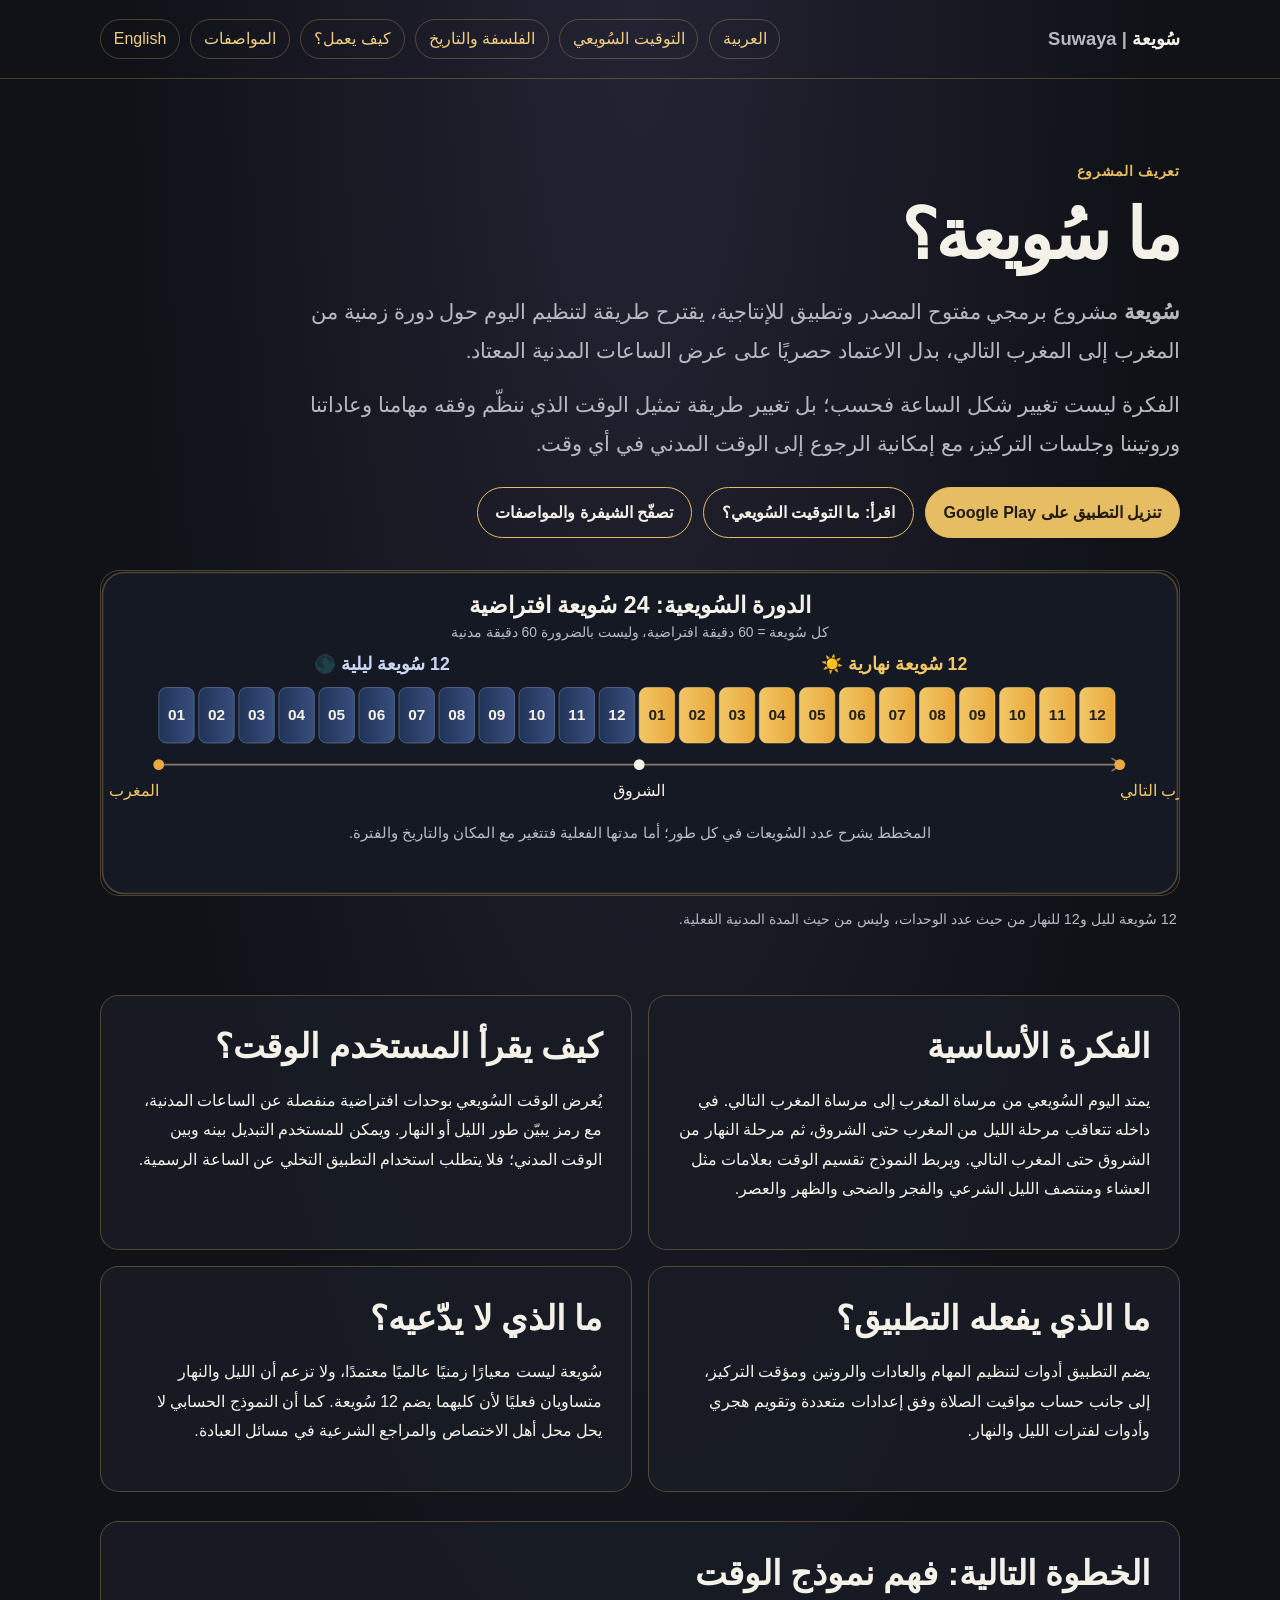
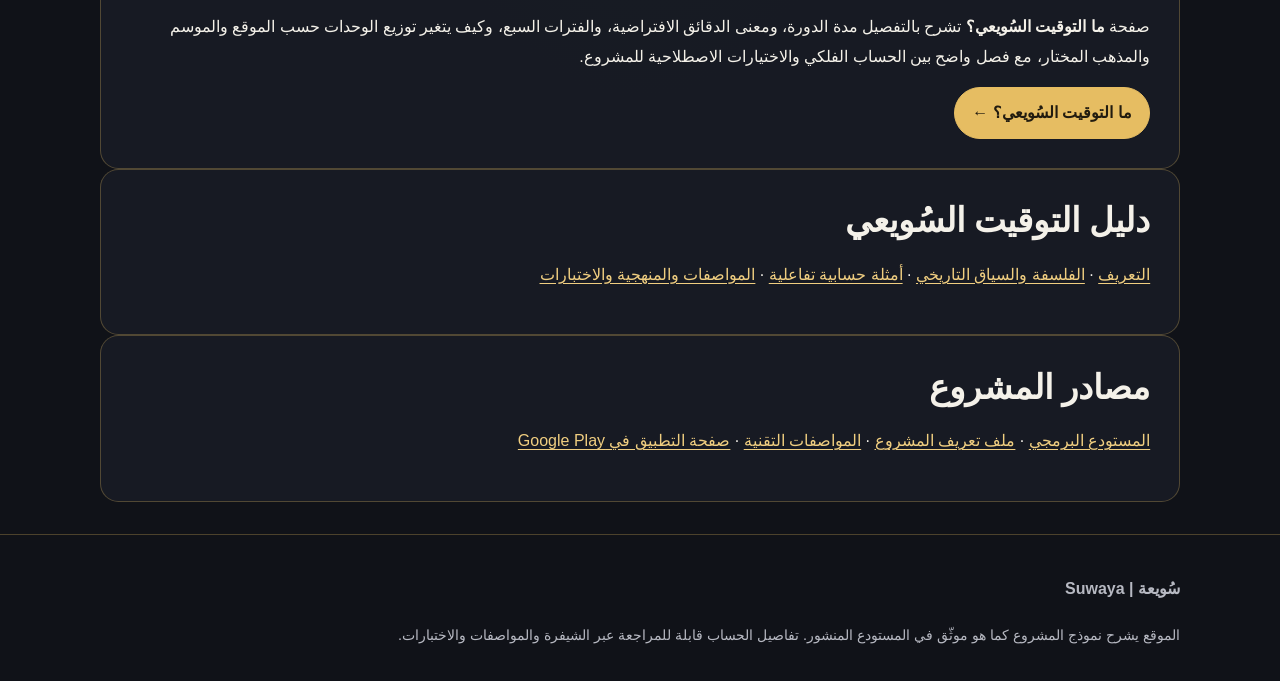
==== commit f041c304: "Link Arabic landing page to new documentation" ====
--- a/site/ar/index.html
+++ b/site/ar/index.html
@@ -10,7 +10,7 @@
 <script type="application/ld+json">{"@context":"https://schema.org","@type":"WebPage","name":"ما سُويعة؟","inLanguage":"ar","url":"https://abdallah-kaballo.github.io/Suwaya/ar/","about":{"@type":"SoftwareApplication","name":"Suwaya","alternateName":["سُويعة","التوقيت السُويعي","Suwaya Time"],"applicationCategory":"ProductivityApplication","operatingSystem":"Android","url":"https://play.google.com/store/apps/details?id=com.suwaya.app","sameAs":"https://github.com/Abdallah-Kaballo/Suwaya"}}</script>
 </head>
 <body dir="rtl">
-<header><div class="wrap nav"><a class="brand" href="../">سُويعة <span class="muted">| Suwaya</span></a><nav class="lang"><a href="./" aria-current="page">العربية</a><a href="../en/">English</a></nav></div></header>
+<header><div class="wrap nav"><a class="brand" href="../">سُويعة <span class="muted">| Suwaya</span></a><nav class="lang"><a href="./" aria-current="page">العربية</a><a href="suwaya-time/">التوقيت السُويعي</a><a href="philosophy/">الفلسفة والتاريخ</a><a href="how-it-works/">كيف يعمل؟</a><a href="specification/">المواصفات</a><a href="../en/">English</a></nav></div></header>
 <main class="wrap">
 <section class="hero"><div class="eyebrow">تعريف المشروع</div><h1>ما سُويعة؟</h1>
 <p class="lead"><strong>سُويعة</strong> مشروع برمجي مفتوح المصدر وتطبيق للإنتاجية، يقترح طريقة لتنظيم اليوم حول دورة زمنية من المغرب إلى المغرب التالي، بدل الاعتماد حصريًا على عرض الساعات المدنية المعتاد.</p>
@@ -25,6 +25,7 @@
 <article class="panel"><h2>ما الذي لا يدّعيه؟</h2><p>سُويعة ليست معيارًا زمنيًا عالميًا معتمدًا، ولا تزعم أن الليل والنهار متساويان فعليًا لأن كليهما يضم 12 سُويعة. كما أن النموذج الحسابي لا يحل محل أهل الاختصاص والمراجع الشرعية في مسائل العبادة.</p></article>
 </section>
 <section class="panel"><h2>الخطوة التالية: فهم نموذج الوقت</h2><p>صفحة <strong>ما التوقيت السُويعي؟</strong> تشرح بالتفصيل مدة الدورة، ومعنى الدقائق الافتراضية، والفترات السبع، وكيف يتغير توزيع الوحدات حسب الموقع والموسم والمذهب المختار، مع فصل واضح بين الحساب الفلكي والاختيارات الاصطلاحية للمشروع.</p><a class="btn primary" href="suwaya-time/">ما التوقيت السُويعي؟ ←</a></section>
+<section class="panel"><h2>دليل التوقيت السُويعي</h2><p><a href="suwaya-time/">التعريف</a> · <a href="philosophy/">الفلسفة والسياق التاريخي</a> · <a href="how-it-works/">أمثلة حسابية تفاعلية</a> · <a href="specification/">المواصفات والمنهجية والاختبارات</a></p></section>
 <section class="panel"><h2>مصادر المشروع</h2><p><a href="https://github.com/Abdallah-Kaballo/Suwaya">المستودع البرمجي</a> · <a href="https://github.com/Abdallah-Kaballo/Suwaya/blob/main/README.md">ملف تعريف المشروع</a> · <a href="https://github.com/Abdallah-Kaballo/Suwaya/blob/main/Suwaya-Time.md">المواصفات التقنية</a> · <a href="https://play.google.com/store/apps/details?id=com.suwaya.app">صفحة التطبيق في Google Play</a></p></section>
 </main>
 <footer><div class="wrap"><p><strong>سُويعة | Suwaya</strong></p><small>الموقع يشرح نموذج المشروع كما هو موثّق في المستودع المنشور. تفاصيل الحساب قابلة للمراجعة عبر الشيفرة والمواصفات والاختبارات.</small></div></footer>
